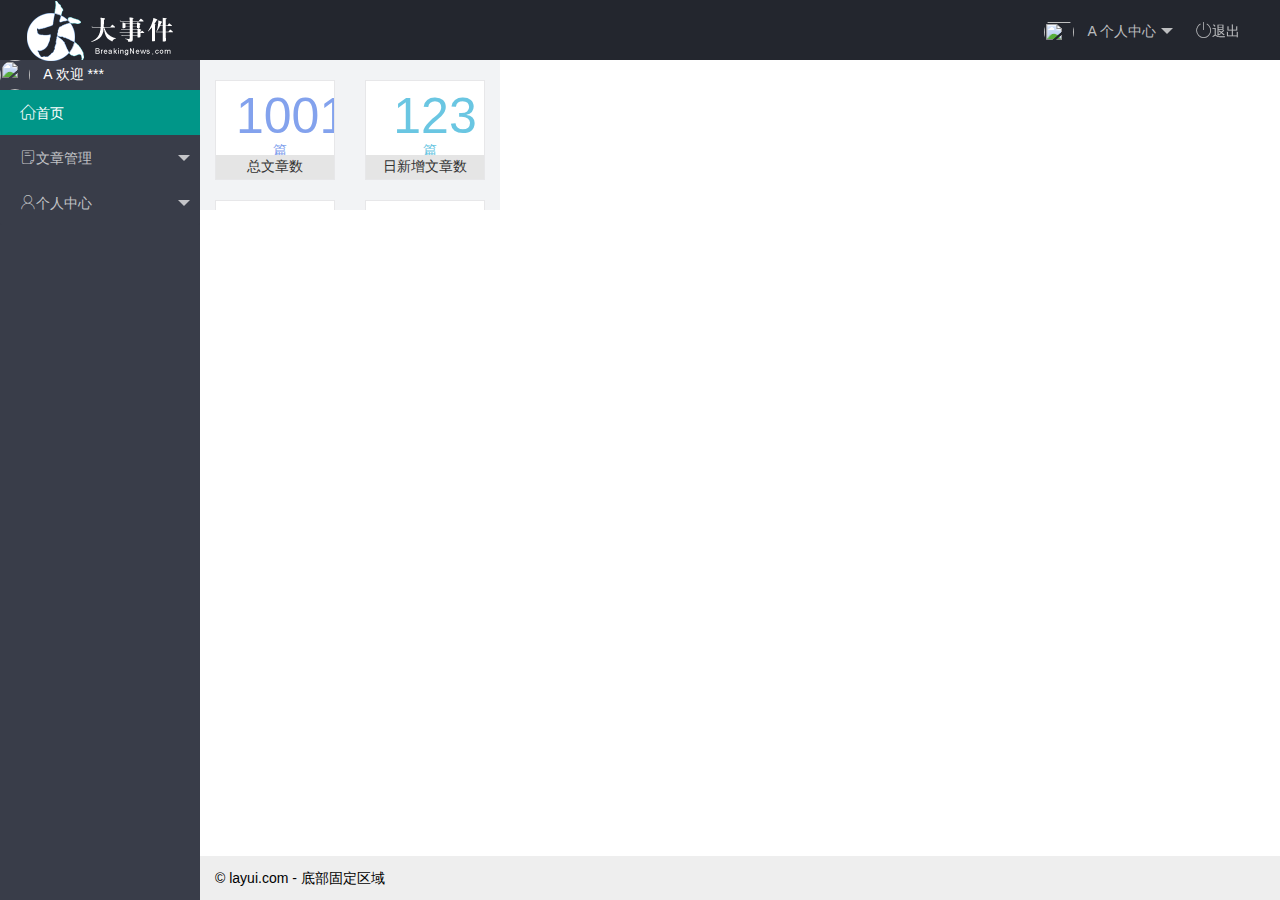
==== index.html @ 571a9113 "index主体完成" ====
<!DOCTYPE html>
<html lang="en">

<head>
    <meta charset="UTF-8" />
    <meta name="viewport" content="width=device-width, initial-scale=1.0" />
    <title>后台主页</title>
    <!-- 导入 layui 的样式表 -->
    <link rel="stylesheet" href="/assets/lib/layui/css/layui.css" />
    <!-- 导入第三方图标库 -->
    <link rel="stylesheet" href="/assets/fonts/iconfont.css" />
    <link rel="stylesheet" href="/assets/css/index.css" />
    <!-- 导入 jQuery -->
    <script src="/assets/lib/jquery.js"></script>
    <!-- 导入自己封装的 baseAPI -->
    <script src="/assets/js/baseAPI.js"></script>
    <!-- 导入自己的 js 文件 -->
    <script src="/assets/js/index.js"></script>
</head>

<body class="layui-layout-body">
    <div class="layui-layout layui-layout-admin">
        <div class="layui-header">
            <div class="layui-logo">
                <img src="/assets/images/logo.png" alt="" />
            </div>
            <!-- 头部区域（可配合layui已有的水平导航） -->
            <ul class="layui-nav layui-layout-right">
                <li class="layui-nav-item ">
                    <a href="javascript:;" class="userinfo">
                        <img src="http://t.cn/RCzsdCq" class="layui-nav-img" />
                        <span class="text-avatar">A</span>
                        个人中心
                    </a>
                    <dl class="layui-nav-child">
                        <dd><a href="/user/user_info.html" target="fm">基本资料</a></dd>
                        <dd><a href="/user/user_avatar.html" target="fm">更换头像</a></dd>
                        <dd><a href="/user/user_pwd.html" target="fm">重置密码</a></dd>
                    </dl>
                </li>
                <li class="layui-nav-item">
                    <a href="javascript:;" id="btnLogout"><span class="iconfont icon-tuichu"></span>退出</a>
                </li>
            </ul>
        </div>
        <div class="layui-side layui-bg-black">
            <div class="layui-side-scroll">
                <!-- 左侧导航区域（可配合layui已有的垂直导航） -->
                <div class="userinfo">
                    <img src="http://t.cn/RCzsdCq" class="layui-nav-img" />
                    <span class="text-avatar">A</span>
                    <span id="welcome">欢迎 ***</span>
                </div>
                <ul class="layui-nav layui-nav-tree" lay-shrink="all">
                    <li class="layui-nav-item layui-this">
                        <a href="/home/dashboard.html" target="fm"><span class="iconfont icon-home"></span>首页</a>
                    </li>
                    <li class="layui-nav-item">
                        <a class="" href="javascript:;"><span class="iconfont icon-16"></span>文章管理</a>
                        <dl class="layui-nav-child">
                            <dd>
                                <a href="/article/art_cate.html" target="fm"><i
                                        class="layui-icon layui-icon-app"></i>文章类别</a>
                            </dd>
                            <dd>
                                <a href="javascript:;"><i class="layui-icon layui-icon-app"></i>文章列表</a>
                            </dd>
                            <dd>
                                <a href="javascript:;"><i class="layui-icon layui-icon-app"></i>发布文章</a>
                            </dd>
                        </dl>
                    </li>
                    <li class="layui-nav-item">
                        <a href="javascript:;"><span class="iconfont icon-user"></span>个人中心</a>
                        <dl class="layui-nav-child">
                            <dd>
                                <a href="/user/user_info.html" target="fm"><i
                                        class="layui-icon layui-icon-app"></i>基本资料</a>
                            </dd>
                            <dd>
                                <a href="user\user_avatar.html" target="fm"><i
                                        class="layui-icon layui-icon-app"></i>更换头像</a>
                            </dd>
                            <dd>
                                <a href="/user/user_pwd.html" target="fm"><i
                                        class="layui-icon layui-icon-app"></i>重置密码</a>
                            </dd>
                        </dl>
                    </li>
                </ul>
            </div>
        </div>
        <div class="layui-body">
            <!-- 内容主体区域 -->
            <iframe name="fm" src="/home/dashboard.html" frameborder="0"></iframe>
        </div>

        <div class="layui-footer">
            <!-- 底部固定区域 -->
            © layui.com - 底部固定区域
        </div>
    </div>
    <script src="./assets/lib/layui/layui.all.js"></script>

</body>

</html>
---- assets/lib/layui/css/layui.css ----
/** layui-v2.5.5 MIT License By https://www.layui.com */
 .layui-inline,img{display:inline-block;vertical-align:middle}h1,h2,h3,h4,h5,h6{font-weight:400}.layui-edge,.layui-header,.layui-inline,.layui-main{position:relative}.layui-body,.layui-edge,.layui-elip{overflow:hidden}.layui-btn,.layui-edge,.layui-inline,img{vertical-align:middle}.layui-btn,.layui-disabled,.layui-icon,.layui-unselect{-moz-user-select:none;-webkit-user-select:none;-ms-user-select:none}.layui-elip,.layui-form-checkbox span,.layui-form-pane .layui-form-label{text-overflow:ellipsis;white-space:nowrap}.layui-breadcrumb,.layui-tree-btnGroup{visibility:hidden}blockquote,body,button,dd,div,dl,dt,form,h1,h2,h3,h4,h5,h6,input,li,ol,p,pre,td,textarea,th,ul{margin:0;padding:0;-webkit-tap-highlight-color:rgba(0,0,0,0)}a:active,a:hover{outline:0}img{border:none}li{list-style:none}table{border-collapse:collapse;border-spacing:0}h4,h5,h6{font-size:100%}button,input,optgroup,option,select,textarea{font-family:inherit;font-size:inherit;font-style:inherit;font-weight:inherit;outline:0}pre{white-space:pre-wrap;white-space:-moz-pre-wrap;white-space:-pre-wrap;white-space:-o-pre-wrap;word-wrap:break-word}body{line-height:24px;font:14px Helvetica Neue,Helvetica,PingFang SC,Tahoma,Arial,sans-serif}hr{height:1px;margin:10px 0;border:0;clear:both}a{color:#333;text-decoration:none}a:hover{color:#777}a cite{font-style:normal;*cursor:pointer}.layui-border-box,.layui-border-box *{box-sizing:border-box}.layui-box,.layui-box *{box-sizing:content-box}.layui-clear{clear:both;*zoom:1}.layui-clear:after{content:'\20';clear:both;*zoom:1;display:block;height:0}.layui-inline{*display:inline;*zoom:1}.layui-edge{display:inline-block;width:0;height:0;border-width:6px;border-style:dashed;border-color:transparent}.layui-edge-top{top:-4px;border-bottom-color:#999;border-bottom-style:solid}.layui-edge-right{border-left-color:#999;border-left-style:solid}.layui-edge-bottom{top:2px;border-top-color:#999;border-top-style:solid}.layui-edge-left{border-right-color:#999;border-right-style:solid}.layui-disabled,.layui-disabled:hover{color:#d2d2d2!important;cursor:not-allowed!important}.layui-circle{border-radius:100%}.layui-show{display:block!important}.layui-hide{display:none!important}@font-face{font-family:layui-icon;src:url(../font/iconfont.eot?v=250);src:url(../font/iconfont.eot?v=250#iefix) format('embedded-opentype'),url(../font/iconfont.woff2?v=250) format('woff2'),url(../font/iconfont.woff?v=250) format('woff'),url(../font/iconfont.ttf?v=250) format('truetype'),url(../font/iconfont.svg?v=250#layui-icon) format('svg')}.layui-icon{font-family:layui-icon!important;font-size:16px;font-style:normal;-webkit-font-smoothing:antialiased;-moz-osx-font-smoothing:grayscale}.layui-icon-reply-fill:before{content:"\e611"}.layui-icon-set-fill:before{content:"\e614"}.layui-icon-menu-fill:before{content:"\e60f"}.layui-icon-search:before{content:"\e615"}.layui-icon-share:before{content:"\e641"}.layui-icon-set-sm:before{content:"\e620"}.layui-icon-engine:before{content:"\e628"}.layui-icon-close:before{content:"\1006"}.layui-icon-close-fill:before{content:"\1007"}.layui-icon-chart-screen:before{content:"\e629"}.layui-icon-star:before{content:"\e600"}.layui-icon-circle-dot:before{content:"\e617"}.layui-icon-chat:before{content:"\e606"}.layui-icon-release:before{content:"\e609"}.layui-icon-list:before{content:"\e60a"}.layui-icon-chart:before{content:"\e62c"}.layui-icon-ok-circle:before{content:"\1005"}.layui-icon-layim-theme:before{content:"\e61b"}.layui-icon-table:before{content:"\e62d"}.layui-icon-right:before{content:"\e602"}.layui-icon-left:before{content:"\e603"}.layui-icon-cart-simple:before{content:"\e698"}.layui-icon-face-cry:before{content:"\e69c"}.layui-icon-face-smile:before{content:"\e6af"}.layui-icon-survey:before{content:"\e6b2"}.layui-icon-tree:before{content:"\e62e"}.layui-icon-upload-circle:before{content:"\e62f"}.layui-icon-add-circle:before{content:"\e61f"}.layui-icon-download-circle:before{content:"\e601"}.layui-icon-templeate-1:before{content:"\e630"}.layui-icon-util:before{content:"\e631"}.layui-icon-face-surprised:before{content:"\e664"}.layui-icon-edit:before{content:"\e642"}.layui-icon-speaker:before{content:"\e645"}.layui-icon-down:before{content:"\e61a"}.layui-icon-file:before{content:"\e621"}.layui-icon-layouts:before{content:"\e632"}.layui-icon-rate-half:before{content:"\e6c9"}.layui-icon-add-circle-fine:before{content:"\e608"}.layui-icon-prev-circle:before{content:"\e633"}.layui-icon-read:before{content:"\e705"}.layui-icon-404:before{content:"\e61c"}.layui-icon-carousel:before{content:"\e634"}.layui-icon-help:before{content:"\e607"}.layui-icon-code-circle:before{content:"\e635"}.layui-icon-water:before{content:"\e636"}.layui-icon-username:before{content:"\e66f"}.layui-icon-find-fill:before{content:"\e670"}.layui-icon-about:before{content:"\e60b"}.layui-icon-location:before{content:"\e715"}.layui-icon-up:before{content:"\e619"}.layui-icon-pause:before{content:"\e651"}.layui-icon-date:before{content:"\e637"}.layui-icon-layim-uploadfile:before{content:"\e61d"}.layui-icon-delete:before{content:"\e640"}.layui-icon-play:before{content:"\e652"}.layui-icon-top:before{content:"\e604"}.layui-icon-friends:before{content:"\e612"}.layui-icon-refresh-3:before{content:"\e9aa"}.layui-icon-ok:before{content:"\e605"}.layui-icon-layer:before{content:"\e638"}.layui-icon-face-smile-fine:before{content:"\e60c"}.layui-icon-dollar:before{content:"\e659"}.layui-icon-group:before{content:"\e613"}.layui-icon-layim-download:before{content:"\e61e"}.layui-icon-picture-fine:before{content:"\e60d"}.layui-icon-link:before{content:"\e64c"}.layui-icon-diamond:before{content:"\e735"}.layui-icon-log:before{content:"\e60e"}.layui-icon-rate-solid:before{content:"\e67a"}.layui-icon-fonts-del:before{content:"\e64f"}.layui-icon-unlink:before{content:"\e64d"}.layui-icon-fonts-clear:before{content:"\e639"}.layui-icon-triangle-r:before{content:"\e623"}.layui-icon-circle:before{content:"\e63f"}.layui-icon-radio:before{content:"\e643"}.layui-icon-align-center:before{content:"\e647"}.layui-icon-align-right:before{content:"\e648"}.layui-icon-align-left:before{content:"\e649"}.layui-icon-loading-1:before{content:"\e63e"}.layui-icon-return:before{content:"\e65c"}.layui-icon-fonts-strong:before{content:"\e62b"}.layui-icon-upload:before{content:"\e67c"}.layui-icon-dialogue:before{content:"\e63a"}.layui-icon-video:before{content:"\e6ed"}.layui-icon-headset:before{content:"\e6fc"}.layui-icon-cellphone-fine:before{content:"\e63b"}.layui-icon-add-1:before{content:"\e654"}.layui-icon-face-smile-b:before{content:"\e650"}.layui-icon-fonts-html:before{content:"\e64b"}.layui-icon-form:before{content:"\e63c"}.layui-icon-cart:before{content:"\e657"}.layui-icon-camera-fill:before{content:"\e65d"}.layui-icon-tabs:before{content:"\e62a"}.layui-icon-fonts-code:before{content:"\e64e"}.layui-icon-fire:before{content:"\e756"}.layui-icon-set:before{content:"\e716"}.layui-icon-fonts-u:before{content:"\e646"}.layui-icon-triangle-d:before{content:"\e625"}.layui-icon-tips:before{content:"\e702"}.layui-icon-picture:before{content:"\e64a"}.layui-icon-more-vertical:before{content:"\e671"}.layui-icon-flag:before{content:"\e66c"}.layui-icon-loading:before{content:"\e63d"}.layui-icon-fonts-i:before{content:"\e644"}.layui-icon-refresh-1:before{content:"\e666"}.layui-icon-rmb:before{content:"\e65e"}.layui-icon-home:before{content:"\e68e"}.layui-icon-user:before{content:"\e770"}.layui-icon-notice:before{content:"\e667"}.layui-icon-login-weibo:before{content:"\e675"}.layui-icon-voice:before{content:"\e688"}.layui-icon-upload-drag:before{content:"\e681"}.layui-icon-login-qq:before{content:"\e676"}.layui-icon-snowflake:before{content:"\e6b1"}.layui-icon-file-b:before{content:"\e655"}.layui-icon-template:before{content:"\e663"}.layui-icon-auz:before{content:"\e672"}.layui-icon-console:before{content:"\e665"}.layui-icon-app:before{content:"\e653"}.layui-icon-prev:before{content:"\e65a"}.layui-icon-website:before{content:"\e7ae"}.layui-icon-next:before{content:"\e65b"}.layui-icon-component:before{content:"\e857"}.layui-icon-more:before{content:"\e65f"}.layui-icon-login-wechat:before{content:"\e677"}.layui-icon-shrink-right:before{content:"\e668"}.layui-icon-spread-left:before{content:"\e66b"}.layui-icon-camera:before{content:"\e660"}.layui-icon-note:before{content:"\e66e"}.layui-icon-refresh:before{content:"\e669"}.layui-icon-female:before{content:"\e661"}.layui-icon-male:before{content:"\e662"}.layui-icon-password:before{content:"\e673"}.layui-icon-senior:before{content:"\e674"}.layui-icon-theme:before{content:"\e66a"}.layui-icon-tread:before{content:"\e6c5"}.layui-icon-praise:before{content:"\e6c6"}.layui-icon-star-fill:before{content:"\e658"}.layui-icon-rate:before{content:"\e67b"}.layui-icon-template-1:before{content:"\e656"}.layui-icon-vercode:before{content:"\e679"}.layui-icon-cellphone:before{content:"\e678"}.layui-icon-screen-full:before{content:"\e622"}.layui-icon-screen-restore:before{content:"\e758"}.layui-icon-cols:before{content:"\e610"}.layui-icon-export:before{content:"\e67d"}.layui-icon-print:before{content:"\e66d"}.layui-icon-slider:before{content:"\e714"}.layui-icon-addition:before{content:"\e624"}.layui-icon-subtraction:before{content:"\e67e"}.layui-icon-service:before{content:"\e626"}.layui-icon-transfer:before{content:"\e691"}.layui-main{width:1140px;margin:0 auto}.layui-header{z-index:1000;height:60px}.layui-header a:hover{transition:all .5s;-webkit-transition:all .5s}.layui-side{position:fixed;left:0;top:0;bottom:0;z-index:999;width:200px;overflow-x:hidden}.layui-side-scroll{position:relative;width:220px;height:100%;overflow-x:hidden}.layui-body{position:absolute;left:200px;right:0;top:0;bottom:0;z-index:998;width:auto;overflow-y:auto;box-sizing:border-box}.layui-layout-body{overflow:hidden}.layui-layout-admin .layui-header{background-color:#23262E}.layui-layout-admin .layui-side{top:60px;width:200px;overflow-x:hidden}.layui-layout-admin .layui-body{position:fixed;top:60px;bottom:44px}.layui-layout-admin .layui-main{width:auto;margin:0 15px}.layui-layout-admin .layui-footer{position:fixed;left:200px;right:0;bottom:0;height:44px;line-height:44px;padding:0 15px;background-color:#eee}.layui-layout-admin .layui-logo{position:absolute;left:0;top:0;width:200px;height:100%;line-height:60px;text-align:center;color:#009688;font-size:16px}.layui-layout-admin .layui-header .layui-nav{background:0 0}.layui-layout-left{position:absolute!important;left:200px;top:0}.layui-layout-right{position:absolute!important;right:0;top:0}.layui-container{position:relative;margin:0 auto;padding:0 15px;box-sizing:border-box}.layui-fluid{position:relative;margin:0 auto;padding:0 15px}.layui-row:after,.layui-row:before{content:'';display:block;clear:both}.layui-col-lg1,.layui-col-lg10,.layui-col-lg11,.layui-col-lg12,.layui-col-lg2,.layui-col-lg3,.layui-col-lg4,.layui-col-lg5,.layui-col-lg6,.layui-col-lg7,.layui-col-lg8,.layui-col-lg9,.layui-col-md1,.layui-col-md10,.layui-col-md11,.layui-col-md12,.layui-col-md2,.layui-col-md3,.layui-col-md4,.layui-col-md5,.layui-col-md6,.layui-col-md7,.layui-col-md8,.layui-col-md9,.layui-col-sm1,.layui-col-sm10,.layui-col-sm11,.layui-col-sm12,.layui-col-sm2,.layui-col-sm3,.layui-col-sm4,.layui-col-sm5,.layui-col-sm6,.layui-col-sm7,.layui-col-sm8,.layui-col-sm9,.layui-col-xs1,.layui-col-xs10,.layui-col-xs11,.layui-col-xs12,.layui-col-xs2,.layui-col-xs3,.layui-col-xs4,.layui-col-xs5,.layui-col-xs6,.layui-col-xs7,.layui-col-xs8,.layui-col-xs9{position:relative;display:block;box-sizing:border-box}.layui-col-xs1,.layui-col-xs10,.layui-col-xs11,.layui-col-xs12,.layui-col-xs2,.layui-col-xs3,.layui-col-xs4,.layui-col-xs5,.layui-col-xs6,.layui-col-xs7,.layui-col-xs8,.layui-col-xs9{float:left}.layui-col-xs1{width:8.33333333%}.layui-col-xs2{width:16.66666667%}.layui-col-xs3{width:25%}.layui-col-xs4{width:33.33333333%}.layui-col-xs5{width:41.66666667%}.layui-col-xs6{width:50%}.layui-col-xs7{width:58.33333333%}.layui-col-xs8{width:66.66666667%}.layui-col-xs9{width:75%}.layui-col-xs10{width:83.33333333%}.layui-col-xs11{width:91.66666667%}.layui-col-xs12{width:100%}.layui-col-xs-offset1{margin-left:8.33333333%}.layui-col-xs-offset2{margin-left:16.66666667%}.layui-col-xs-offset3{margin-left:25%}.layui-col-xs-offset4{margin-left:33.33333333%}.layui-col-xs-offset5{margin-left:41.66666667%}.layui-col-xs-offset6{margin-left:50%}.layui-col-xs-offset7{margin-left:58.33333333%}.layui-col-xs-offset8{margin-left:66.66666667%}.layui-col-xs-offset9{margin-left:75%}.layui-col-xs-offset10{margin-left:83.33333333%}.layui-col-xs-offset11{margin-left:91.66666667%}.layui-col-xs-offset12{margin-left:100%}@media screen and (max-width:768px){.layui-hide-xs{display:none!important}.layui-show-xs-block{display:block!important}.layui-show-xs-inline{display:inline!important}.layui-show-xs-inline-block{display:inline-block!important}}@media screen and (min-width:768px){.layui-container{width:750px}.layui-hide-sm{display:none!important}.layui-show-sm-block{display:block!important}.layui-show-sm-inline{display:inline!important}.layui-show-sm-inline-block{display:inline-block!important}.layui-col-sm1,.layui-col-sm10,.layui-col-sm11,.layui-col-sm12,.layui-col-sm2,.layui-col-sm3,.layui-col-sm4,.layui-col-sm5,.layui-col-sm6,.layui-col-sm7,.layui-col-sm8,.layui-col-sm9{float:left}.layui-col-sm1{width:8.33333333%}.layui-col-sm2{width:16.66666667%}.layui-col-sm3{width:25%}.layui-col-sm4{width:33.33333333%}.layui-col-sm5{width:41.66666667%}.layui-col-sm6{width:50%}.layui-col-sm7{width:58.33333333%}.layui-col-sm8{width:66.66666667%}.layui-col-sm9{width:75%}.layui-col-sm10{width:83.33333333%}.layui-col-sm11{width:91.66666667%}.layui-col-sm12{width:100%}.layui-col-sm-offset1{margin-left:8.33333333%}.layui-col-sm-offset2{margin-left:16.66666667%}.layui-col-sm-offset3{margin-left:25%}.layui-col-sm-offset4{margin-left:33.33333333%}.layui-col-sm-offset5{margin-left:41.66666667%}.layui-col-sm-offset6{margin-left:50%}.layui-col-sm-offset7{margin-left:58.33333333%}.layui-col-sm-offset8{margin-left:66.66666667%}.layui-col-sm-offset9{margin-left:75%}.layui-col-sm-offset10{margin-left:83.33333333%}.layui-col-sm-offset11{margin-left:91.66666667%}.layui-col-sm-offset12{margin-left:100%}}@media screen and (min-width:992px){.layui-container{width:970px}.layui-hide-md{display:none!important}.layui-show-md-block{display:block!important}.layui-show-md-inline{display:inline!important}.layui-show-md-inline-block{display:inline-block!important}.layui-col-md1,.layui-col-md10,.layui-col-md11,.layui-col-md12,.layui-col-md2,.layui-col-md3,.layui-col-md4,.layui-col-md5,.layui-col-md6,.layui-col-md7,.layui-col-md8,.layui-col-md9{float:left}.layui-col-md1{width:8.33333333%}.layui-col-md2{width:16.66666667%}.layui-col-md3{width:25%}.layui-col-md4{width:33.33333333%}.layui-col-md5{width:41.66666667%}.layui-col-md6{width:50%}.layui-col-md7{width:58.33333333%}.layui-col-md8{width:66.66666667%}.layui-col-md9{width:75%}.layui-col-md10{width:83.33333333%}.layui-col-md11{width:91.66666667%}.layui-col-md12{width:100%}.layui-col-md-offset1{margin-left:8.33333333%}.layui-col-md-offset2{margin-left:16.66666667%}.layui-col-md-offset3{margin-left:25%}.layui-col-md-offset4{margin-left:33.33333333%}.layui-col-md-offset5{margin-left:41.66666667%}.layui-col-md-offset6{margin-left:50%}.layui-col-md-offset7{margin-left:58.33333333%}.layui-col-md-offset8{margin-left:66.66666667%}.layui-col-md-offset9{margin-left:75%}.layui-col-md-offset10{margin-left:83.33333333%}.layui-col-md-offset11{margin-left:91.66666667%}.layui-col-md-offset12{margin-left:100%}}@media screen and (min-width:1200px){.layui-container{width:1170px}.layui-hide-lg{display:none!important}.layui-show-lg-block{display:block!important}.layui-show-lg-inline{display:inline!important}.layui-show-lg-inline-block{display:inline-block!important}.layui-col-lg1,.layui-col-lg10,.layui-col-lg11,.layui-col-lg12,.layui-col-lg2,.layui-col-lg3,.layui-col-lg4,.layui-col-lg5,.layui-col-lg6,.layui-col-lg7,.layui-col-lg8,.layui-col-lg9{float:left}.layui-col-lg1{width:8.33333333%}.layui-col-lg2{width:16.66666667%}.layui-col-lg3{width:25%}.layui-col-lg4{width:33.33333333%}.layui-col-lg5{width:41.66666667%}.layui-col-lg6{width:50%}.layui-col-lg7{width:58.33333333%}.layui-col-lg8{width:66.66666667%}.layui-col-lg9{width:75%}.layui-col-lg10{width:83.33333333%}.layui-col-lg11{width:91.66666667%}.layui-col-lg12{width:100%}.layui-col-lg-offset1{margin-left:8.33333333%}.layui-col-lg-offset2{margin-left:16.66666667%}.layui-col-lg-offset3{margin-left:25%}.layui-col-lg-offset4{margin-left:33.33333333%}.layui-col-lg-offset5{margin-left:41.66666667%}.layui-col-lg-offset6{margin-left:50%}.layui-col-lg-offset7{margin-left:58.33333333%}.layui-col-lg-offset8{margin-left:66.66666667%}.layui-col-lg-offset9{margin-left:75%}.layui-col-lg-offset10{margin-left:83.33333333%}.layui-col-lg-offset11{margin-left:91.66666667%}.layui-col-lg-offset12{margin-left:100%}}.layui-col-space1{margin:-.5px}.layui-col-space1>*{padding:.5px}.layui-col-space3{margin:-1.5px}.layui-col-space3>*{padding:1.5px}.layui-col-space5{margin:-2.5px}.layui-col-space5>*{padding:2.5px}.layui-col-space8{margin:-3.5px}.layui-col-space8>*{padding:3.5px}.layui-col-space10{margin:-5px}.layui-col-space10>*{padding:5px}.layui-col-space12{margin:-6px}.layui-col-space12>*{padding:6px}.layui-col-space15{margin:-7.5px}.layui-col-space15>*{padding:7.5px}.layui-col-space18{margin:-9px}.layui-col-space18>*{padding:9px}.layui-col-space20{margin:-10px}.layui-col-space20>*{padding:10px}.layui-col-space22{margin:-11px}.layui-col-space22>*{padding:11px}.layui-col-space25{margin:-12.5px}.layui-col-space25>*{padding:12.5px}.layui-col-space30{margin:-15px}.layui-col-space30>*{padding:15px}.layui-btn,.layui-input,.layui-select,.layui-textarea,.layui-upload-button{outline:0;-webkit-appearance:none;transition:all .3s;-webkit-transition:all .3s;box-sizing:border-box}.layui-elem-quote{margin-bottom:10px;padding:15px;line-height:22px;border-left:5px solid #009688;border-radius:0 2px 2px 0;background-color:#f2f2f2}.layui-quote-nm{border-style:solid;border-width:1px 1px 1px 5px;background:0 0}.layui-elem-field{margin-bottom:10px;padding:0;border-width:1px;border-style:solid}.layui-elem-field legend{margin-left:20px;padding:0 10px;font-size:20px;font-weight:300}.layui-field-title{margin:10px 0 20px;border-width:1px 0 0}.layui-field-box{padding:10px 15px}.layui-field-title .layui-field-box{padding:10px 0}.layui-progress{position:relative;height:6px;border-radius:20px;background-color:#e2e2e2}.layui-progress-bar{position:absolute;left:0;top:0;width:0;max-width:100%;height:6px;border-radius:20px;text-align:right;background-color:#5FB878;transition:all .3s;-webkit-transition:all .3s}.layui-progress-big,.layui-progress-big .layui-progress-bar{height:18px;line-height:18px}.layui-progress-text{position:relative;top:-20px;line-height:18px;font-size:12px;color:#666}.layui-progress-big .layui-progress-text{position:static;padding:0 10px;color:#fff}.layui-collapse{border-width:1px;border-style:solid;border-radius:2px}.layui-colla-content,.layui-colla-item{border-top-width:1px;border-top-style:solid}.layui-colla-item:first-child{border-top:none}.layui-colla-title{position:relative;height:42px;line-height:42px;padding:0 15px 0 35px;color:#333;background-color:#f2f2f2;cursor:pointer;font-size:14px;overflow:hidden}.layui-colla-content{display:none;padding:10px 15px;line-height:22px;color:#666}.layui-colla-icon{position:absolute;left:15px;top:0;font-size:14px}.layui-card{margin-bottom:15px;border-radius:2px;background-color:#fff;box-shadow:0 1px 2px 0 rgba(0,0,0,.05)}.layui-card:last-child{margin-bottom:0}.layui-card-header{position:relative;height:42px;line-height:42px;padding:0 15px;border-bottom:1px solid #f6f6f6;color:#333;border-radius:2px 2px 0 0;font-size:14px}.layui-bg-black,.layui-bg-blue,.layui-bg-cyan,.layui-bg-green,.layui-bg-orange,.layui-bg-red{color:#fff!important}.layui-card-body{position:relative;padding:10px 15px;line-height:24px}.layui-card-body[pad15]{padding:15px}.layui-card-body[pad20]{padding:20px}.layui-card-body .layui-table{margin:5px 0}.layui-card .layui-tab{margin:0}.layui-panel-window{position:relative;padding:15px;border-radius:0;border-top:5px solid #E6E6E6;background-color:#fff}.layui-auxiliar-moving{position:fixed;left:0;right:0;top:0;bottom:0;width:100%;height:100%;background:0 0;z-index:9999999999}.layui-form-label,.layui-form-mid,.layui-form-select,.layui-input-block,.layui-input-inline,.layui-textarea{position:relative}.layui-bg-red{background-color:#FF5722!important}.layui-bg-orange{background-color:#FFB800!important}.layui-bg-green{background-color:#009688!important}.layui-bg-cyan{background-color:#2F4056!important}.layui-bg-blue{background-color:#1E9FFF!important}.layui-bg-black{background-color:#393D49!important}.layui-bg-gray{background-color:#eee!important;color:#666!important}.layui-badge-rim,.layui-colla-content,.layui-colla-item,.layui-collapse,.layui-elem-field,.layui-form-pane .layui-form-item[pane],.layui-form-pane .layui-form-label,.layui-input,.layui-layedit,.layui-layedit-tool,.layui-quote-nm,.layui-select,.layui-tab-bar,.layui-tab-card,.layui-tab-title,.layui-tab-title .layui-this:after,.layui-textarea{border-color:#e6e6e6}.layui-timeline-item:before,hr{background-color:#e6e6e6}.layui-text{line-height:22px;font-size:14px;color:#666}.layui-text h1,.layui-text h2,.layui-text h3{font-weight:500;color:#333}.layui-text h1{font-size:30px}.layui-text h2{font-size:24px}.layui-text h3{font-size:18px}.layui-text a:not(.layui-btn){color:#01AAED}.layui-text a:not(.layui-btn):hover{text-decoration:underline}.layui-text ul{padding:5px 0 5px 15px}.layui-text ul li{margin-top:5px;list-style-type:disc}.layui-text em,.layui-word-aux{color:#999!important;padding:0 5px!important}.layui-btn{display:inline-block;height:38px;line-height:38px;padding:0 18px;background-color:#009688;color:#fff;white-space:nowrap;text-align:center;font-size:14px;border:none;border-radius:2px;cursor:pointer}.layui-btn:hover{opacity:.8;filter:alpha(opacity=80);color:#fff}.layui-btn:active{opacity:1;filter:alpha(opacity=100)}.layui-btn+.layui-btn{margin-left:10px}.layui-btn-container{font-size:0}.layui-btn-container .layui-btn{margin-right:10px;margin-bottom:10px}.layui-btn-container .layui-btn+.layui-btn{margin-left:0}.layui-table .layui-btn-container .layui-btn{margin-bottom:9px}.layui-btn-radius{border-radius:100px}.layui-btn .layui-icon{margin-right:3px;font-size:18px;vertical-align:bottom;vertical-align:middle\9}.layui-btn-primary{border:1px solid #C9C9C9;background-color:#fff;color:#555}.layui-btn-primary:hover{border-color:#009688;color:#333}.layui-btn-normal{background-color:#1E9FFF}.layui-btn-warm{background-color:#FFB800}.layui-btn-danger{background-color:#FF5722}.layui-btn-checked{background-color:#5FB878}.layui-btn-disabled,.layui-btn-disabled:active,.layui-btn-disabled:hover{border:1px solid #e6e6e6;background-color:#FBFBFB;color:#C9C9C9;cursor:not-allowed;opacity:1}.layui-btn-lg{height:44px;line-height:44px;padding:0 25px;font-size:16px}.layui-btn-sm{height:30px;line-height:30px;padding:0 10px;font-size:12px}.layui-btn-sm i{font-size:16px!important}.layui-btn-xs{height:22px;line-height:22px;padding:0 5px;font-size:12px}.layui-btn-xs i{font-size:14px!important}.layui-btn-group{display:inline-block;vertical-align:middle;font-size:0}.layui-btn-group .layui-btn{margin-left:0!important;margin-right:0!important;border-left:1px solid rgba(255,255,255,.5);border-radius:0}.layui-btn-group .layui-btn-primary{border-left:none}.layui-btn-group .layui-btn-primary:hover{border-color:#C9C9C9;color:#009688}.layui-btn-group .layui-btn:first-child{border-left:none;border-radius:2px 0 0 2px}.layui-btn-group .layui-btn-primary:first-child{border-left:1px solid #c9c9c9}.layui-btn-group .layui-btn:last-child{border-radius:0 2px 2px 0}.layui-btn-group .layui-btn+.layui-btn{margin-left:0}.layui-btn-group+.layui-btn-group{margin-left:10px}.layui-btn-fluid{width:100%}.layui-input,.layui-select,.layui-textarea{height:38px;line-height:1.3;line-height:38px\9;border-width:1px;border-style:solid;background-color:#fff;border-radius:2px}.layui-input::-webkit-input-placeholder,.layui-select::-webkit-input-placeholder,.layui-textarea::-webkit-input-placeholder{line-height:1.3}.layui-input,.layui-textarea{display:block;width:100%;padding-left:10px}.layui-input:hover,.layui-textarea:hover{border-color:#D2D2D2!important}.layui-input:focus,.layui-textarea:focus{border-color:#C9C9C9!important}.layui-textarea{min-height:100px;height:auto;line-height:20px;padding:6px 10px;resize:vertical}.layui-select{padding:0 10px}.layui-form input[type=checkbox],.layui-form input[type=radio],.layui-form select{display:none}.layui-form [lay-ignore]{display:initial}.layui-form-item{margin-bottom:15px;clear:both;*zoom:1}.layui-form-item:after{content:'\20';clear:both;*zoom:1;display:block;height:0}.layui-form-label{float:left;display:block;padding:9px 15px;width:80px;font-weight:400;line-height:20px;text-align:right}.layui-form-label-col{display:block;float:none;padding:9px 0;line-height:20px;text-align:left}.layui-form-item .layui-inline{margin-bottom:5px;margin-right:10px}.layui-input-block{margin-left:110px;min-height:36px}.layui-input-inline{display:inline-block;vertical-align:middle}.layui-form-item .layui-input-inline{float:left;width:190px;margin-right:10px}.layui-form-text .layui-input-inline{width:auto}.layui-form-mid{float:left;display:block;padding:9px 0!important;line-height:20px;margin-right:10px}.layui-form-danger+.layui-form-select .layui-input,.layui-form-danger:focus{border-color:#FF5722!important}.layui-form-select .layui-input{padding-right:30px;cursor:pointer}.layui-form-select .layui-edge{position:absolute;right:10px;top:50%;margin-top:-3px;cursor:pointer;border-width:6px;border-top-color:#c2c2c2;border-top-style:solid;transition:all .3s;-webkit-transition:all .3s}.layui-form-select dl{display:none;position:absolute;left:0;top:42px;padding:5px 0;z-index:899;min-width:100%;border:1px solid #d2d2d2;max-height:300px;overflow-y:auto;background-color:#fff;border-radius:2px;box-shadow:0 2px 4px rgba(0,0,0,.12);box-sizing:border-box}.layui-form-select dl dd,.layui-form-select dl dt{padding:0 10px;line-height:36px;white-space:nowrap;overflow:hidden;text-overflow:ellipsis}.layui-form-select dl dt{font-size:12px;color:#999}.layui-form-select dl dd{cursor:pointer}.layui-form-select dl dd:hover{background-color:#f2f2f2;-webkit-transition:.5s all;transition:.5s all}.layui-form-select .layui-select-group dd{padding-left:20px}.layui-form-select dl dd.layui-select-tips{padding-left:10px!important;color:#999}.layui-form-select dl dd.layui-this{background-color:#5FB878;color:#fff}.layui-form-checkbox,.layui-form-select dl dd.layui-disabled{background-color:#fff}.layui-form-selected dl{display:block}.layui-form-checkbox,.layui-form-checkbox *,.layui-form-switch{display:inline-block;vertical-align:middle}.layui-form-selected .layui-edge{margin-top:-9px;-webkit-transform:rotate(180deg);transform:rotate(180deg);margin-top:-3px\9}:root .layui-form-selected .layui-edge{margin-top:-9px\0/IE9}.layui-form-selectup dl{top:auto;bottom:42px}.layui-select-none{margin:5px 0;text-align:center;color:#999}.layui-select-disabled .layui-disabled{border-color:#eee!important}.layui-select-disabled .layui-edge{border-top-color:#d2d2d2}.layui-form-checkbox{position:relative;height:30px;line-height:30px;margin-right:10px;padding-right:30px;cursor:pointer;font-size:0;-webkit-transition:.1s linear;transition:.1s linear;box-sizing:border-box}.layui-form-checkbox span{padding:0 10px;height:100%;font-size:14px;border-radius:2px 0 0 2px;background-color:#d2d2d2;color:#fff;overflow:hidden}.layui-form-checkbox:hover span{background-color:#c2c2c2}.layui-form-checkbox i{position:absolute;right:0;top:0;width:30px;height:28px;border:1px solid #d2d2d2;border-left:none;border-radius:0 2px 2px 0;color:#fff;font-size:20px;text-align:center}.layui-form-checkbox:hover i{border-color:#c2c2c2;color:#c2c2c2}.layui-form-checked,.layui-form-checked:hover{border-color:#5FB878}.layui-form-checked span,.layui-form-checked:hover span{background-color:#5FB878}.layui-form-checked i,.layui-form-checked:hover i{color:#5FB878}.layui-form-item .layui-form-checkbox{margin-top:4px}.layui-form-checkbox[lay-skin=primary]{height:auto!important;line-height:normal!important;min-width:18px;min-height:18px;border:none!important;margin-right:0;padding-left:28px;padding-right:0;background:0 0}.layui-form-checkbox[lay-skin=primary] span{padding-left:0;padding-right:15px;line-height:18px;background:0 0;color:#666}.layui-form-checkbox[lay-skin=primary] i{right:auto;left:0;width:16px;height:16px;line-height:16px;border:1px solid #d2d2d2;font-size:12px;border-radius:2px;background-color:#fff;-webkit-transition:.1s linear;transition:.1s linear}.layui-form-checkbox[lay-skin=primary]:hover i{border-color:#5FB878;color:#fff}.layui-form-checked[lay-skin=primary] i{border-color:#5FB878!important;background-color:#5FB878;color:#fff}.layui-checkbox-disbaled[lay-skin=primary] span{background:0 0!important;color:#c2c2c2}.layui-checkbox-disbaled[lay-skin=primary]:hover i{border-color:#d2d2d2}.layui-form-item .layui-form-checkbox[lay-skin=primary]{margin-top:10px}.layui-form-switch{position:relative;height:22px;line-height:22px;min-width:35px;padding:0 5px;margin-top:8px;border:1px solid #d2d2d2;border-radius:20px;cursor:pointer;background-color:#fff;-webkit-transition:.1s linear;transition:.1s linear}.layui-form-switch i{position:absolute;left:5px;top:3px;width:16px;height:16px;border-radius:20px;background-color:#d2d2d2;-webkit-transition:.1s linear;transition:.1s linear}.layui-form-switch em{position:relative;top:0;width:25px;margin-left:21px;padding:0!important;text-align:center!important;color:#999!important;font-style:normal!important;font-size:12px}.layui-form-onswitch{border-color:#5FB878;background-color:#5FB878}.layui-checkbox-disbaled,.layui-checkbox-disbaled i{border-color:#e2e2e2!important}.layui-form-onswitch i{left:100%;margin-left:-21px;background-color:#fff}.layui-form-onswitch em{margin-left:5px;margin-right:21px;color:#fff!important}.layui-checkbox-disbaled span{background-color:#e2e2e2!important}.layui-checkbox-disbaled:hover i{color:#fff!important}[lay-radio]{display:none}.layui-form-radio,.layui-form-radio *{display:inline-block;vertical-align:middle}.layui-form-radio{line-height:28px;margin:6px 10px 0 0;padding-right:10px;cursor:pointer;font-size:0}.layui-form-radio *{font-size:14px}.layui-form-radio>i{margin-right:8px;font-size:22px;color:#c2c2c2}.layui-form-radio>i:hover,.layui-form-radioed>i{color:#5FB878}.layui-radio-disbaled>i{color:#e2e2e2!important}.layui-form-pane .layui-form-label{width:110px;padding:8px 15px;height:38px;line-height:20px;border-width:1px;border-style:solid;border-radius:2px 0 0 2px;text-align:center;background-color:#FBFBFB;overflow:hidden;box-sizing:border-box}.layui-form-pane .layui-input-inline{margin-left:-1px}.layui-form-pane .layui-input-block{margin-left:110px;left:-1px}.layui-form-pane .layui-input{border-radius:0 2px 2px 0}.layui-form-pane .layui-form-text .layui-form-label{float:none;width:100%;border-radius:2px;box-sizing:border-box;text-align:left}.layui-form-pane .layui-form-text .layui-input-inline{display:block;margin:0;top:-1px;clear:both}.layui-form-pane .layui-form-text .layui-input-block{margin:0;left:0;top:-1px}.layui-form-pane .layui-form-text .layui-textarea{min-height:100px;border-radius:0 0 2px 2px}.layui-form-pane .layui-form-checkbox{margin:4px 0 4px 10px}.layui-form-pane .layui-form-radio,.layui-form-pane .layui-form-switch{margin-top:6px;margin-left:10px}.layui-form-pane .layui-form-item[pane]{position:relative;border-width:1px;border-style:solid}.layui-form-pane .layui-form-item[pane] .layui-form-label{position:absolute;left:0;top:0;height:100%;border-width:0 1px 0 0}.layui-form-pane .layui-form-item[pane] .layui-input-inline{margin-left:110px}@media screen and (max-width:450px){.layui-form-item .layui-form-label{text-overflow:ellipsis;overflow:hidden;white-space:nowrap}.layui-form-item .layui-inline{display:block;margin-right:0;margin-bottom:20px;clear:both}.layui-form-item .layui-inline:after{content:'\20';clear:both;display:block;height:0}.layui-form-item .layui-input-inline{display:block;float:none;left:-3px;width:auto;margin:0 0 10px 112px}.layui-form-item .layui-input-inline+.layui-form-mid{margin-left:110px;top:-5px;padding:0}.layui-form-item .layui-form-checkbox{margin-right:5px;margin-bottom:5px}}.layui-layedit{border-width:1px;border-style:solid;border-radius:2px}.layui-layedit-tool{padding:3px 5px;border-bottom-width:1px;border-bottom-style:solid;font-size:0}.layedit-tool-fixed{position:fixed;top:0;border-top:1px solid #e2e2e2}.layui-layedit-tool .layedit-tool-mid,.layui-layedit-tool .layui-icon{display:inline-block;vertical-align:middle;text-align:center;font-size:14px}.layui-layedit-tool .layui-icon{position:relative;width:32px;height:30px;line-height:30px;margin:3px 5px;color:#777;cursor:pointer;border-radius:2px}.layui-layedit-tool .layui-icon:hover{color:#393D49}.layui-layedit-tool .layui-icon:active{color:#000}.layui-layedit-tool .layedit-tool-active{background-color:#e2e2e2;color:#000}.layui-layedit-tool .layui-disabled,.layui-layedit-tool .layui-disabled:hover{color:#d2d2d2;cursor:not-allowed}.layui-layedit-tool .layedit-tool-mid{width:1px;height:18px;margin:0 10px;background-color:#d2d2d2}.layedit-tool-html{width:50px!important;font-size:30px!important}.layedit-tool-b,.layedit-tool-code,.layedit-tool-help{font-size:16px!important}.layedit-tool-d,.layedit-tool-face,.layedit-tool-image,.layedit-tool-unlink{font-size:18px!important}.layedit-tool-image input{position:absolute;font-size:0;left:0;top:0;width:100%;height:100%;opacity:.01;filter:Alpha(opacity=1);cursor:pointer}.layui-layedit-iframe iframe{display:block;width:100%}#LAY_layedit_code{overflow:hidden}.layui-laypage{display:inline-block;*display:inline;*zoom:1;vertical-align:middle;margin:10px 0;font-size:0}.layui-laypage>a:first-child,.layui-laypage>a:first-child em{border-radius:2px 0 0 2px}.layui-laypage>a:last-child,.layui-laypage>a:last-child em{border-radius:0 2px 2px 0}.layui-laypage>:first-child{margin-left:0!important}.layui-laypage>:last-child{margin-right:0!important}.layui-laypage a,.layui-laypage button,.layui-laypage input,.layui-laypage select,.layui-laypage span{border:1px solid #e2e2e2}.layui-laypage a,.layui-laypage span{display:inline-block;*display:inline;*zoom:1;vertical-align:middle;padding:0 15px;height:28px;line-height:28px;margin:0 -1px 5px 0;background-color:#fff;color:#333;font-size:12px}.layui-flow-more a *,.layui-laypage input,.layui-table-view select[lay-ignore]{display:inline-block}.layui-laypage a:hover{color:#009688}.layui-laypage em{font-style:normal}.layui-laypage .layui-laypage-spr{color:#999;font-weight:700}.layui-laypage a{text-decoration:none}.layui-laypage .layui-laypage-curr{position:relative}.layui-laypage .layui-laypage-curr em{position:relative;color:#fff}.layui-laypage .layui-laypage-curr .layui-laypage-em{position:absolute;left:-1px;top:-1px;padding:1px;width:100%;height:100%;background-color:#009688}.layui-laypage-em{border-radius:2px}.layui-laypage-next em,.layui-laypage-prev em{font-family:Sim sun;font-size:16px}.layui-laypage .layui-laypage-count,.layui-laypage .layui-laypage-limits,.layui-laypage .layui-laypage-refresh,.layui-laypage .layui-laypage-skip{margin-left:10px;margin-right:10px;padding:0;border:none}.layui-laypage .layui-laypage-limits,.layui-laypage .layui-laypage-refresh{vertical-align:top}.layui-laypage .layui-laypage-refresh i{font-size:18px;cursor:pointer}.layui-laypage select{height:22px;padding:3px;border-radius:2px;cursor:pointer}.layui-laypage .layui-laypage-skip{height:30px;line-height:30px;color:#999}.layui-laypage button,.layui-laypage input{height:30px;line-height:30px;border-radius:2px;vertical-align:top;background-color:#fff;box-sizing:border-box}.layui-laypage input{width:40px;margin:0 10px;padding:0 3px;text-align:center}.layui-laypage input:focus,.layui-laypage select:focus{border-color:#009688!important}.layui-laypage button{margin-left:10px;padding:0 10px;cursor:pointer}.layui-table,.layui-table-view{margin:10px 0}.layui-flow-more{margin:10px 0;text-align:center;color:#999;font-size:14px}.layui-flow-more a{height:32px;line-height:32px}.layui-flow-more a *{vertical-align:top}.layui-flow-more a cite{padding:0 20px;border-radius:3px;background-color:#eee;color:#333;font-style:normal}.layui-flow-more a cite:hover{opacity:.8}.layui-flow-more a i{font-size:30px;color:#737383}.layui-table{width:100%;background-color:#fff;color:#666}.layui-table tr{transition:all .3s;-webkit-transition:all .3s}.layui-table th{text-align:left;font-weight:400}.layui-table tbody tr:hover,.layui-table thead tr,.layui-table-click,.layui-table-header,.layui-table-hover,.layui-table-mend,.layui-table-patch,.layui-table-tool,.layui-table-total,.layui-table-total tr,.layui-table[lay-even] tr:nth-child(even){background-color:#f2f2f2}.layui-table td,.layui-table th,.layui-table-col-set,.layui-table-fixed-r,.layui-table-grid-down,.layui-table-header,.layui-table-page,.layui-table-tips-main,.layui-table-tool,.layui-table-total,.layui-table-view,.layui-table[lay-skin=line],.layui-table[lay-skin=row]{border-width:1px;border-style:solid;border-color:#e6e6e6}.layui-table td,.layui-table th{position:relative;padding:9px 15px;min-height:20px;line-height:20px;font-size:14px}.layui-table[lay-skin=line] td,.layui-table[lay-skin=line] th{border-width:0 0 1px}.layui-table[lay-skin=row] td,.layui-table[lay-skin=row] th{border-width:0 1px 0 0}.layui-table[lay-skin=nob] td,.layui-table[lay-skin=nob] th{border:none}.layui-table img{max-width:100px}.layui-table[lay-size=lg] td,.layui-table[lay-size=lg] th{padding:15px 30px}.layui-table-view .layui-table[lay-size=lg] .layui-table-cell{height:40px;line-height:40px}.layui-table[lay-size=sm] td,.layui-table[lay-size=sm] th{font-size:12px;padding:5px 10px}.layui-table-view .layui-table[lay-size=sm] .layui-table-cell{height:20px;line-height:20px}.layui-table[lay-data]{display:none}.layui-table-box{position:relative;overflow:hidden}.layui-table-view .layui-table{position:relative;width:auto;margin:0}.layui-table-view .layui-table[lay-skin=line]{border-width:0 1px 0 0}.layui-table-view .layui-table[lay-skin=row]{border-width:0 0 1px}.layui-table-view .layui-table td,.layui-table-view .layui-table th{padding:5px 0;border-top:none;border-left:none}.layui-table-view .layui-table th.layui-unselect .layui-table-cell span{cursor:pointer}.layui-table-view .layui-table td{cursor:default}.layui-table-view .layui-table td[data-edit=text]{cursor:text}.layui-table-view .layui-form-checkbox[lay-skin=primary] i{width:18px;height:18px}.layui-table-view .layui-form-radio{line-height:0;padding:0}.layui-table-view .layui-form-radio>i{margin:0;font-size:20px}.layui-table-init{position:absolute;left:0;top:0;width:100%;height:100%;text-align:center;z-index:110}.layui-table-init .layui-icon{position:absolute;left:50%;top:50%;margin:-15px 0 0 -15px;font-size:30px;color:#c2c2c2}.layui-table-header{border-width:0 0 1px;overflow:hidden}.layui-table-header .layui-table{margin-bottom:-1px}.layui-table-tool .layui-inline[lay-event]{position:relative;width:26px;height:26px;padding:5px;line-height:16px;margin-right:10px;text-align:center;color:#333;border:1px solid #ccc;cursor:pointer;-webkit-transition:.5s all;transition:.5s all}.layui-table-tool .layui-inline[lay-event]:hover{border:1px solid #999}.layui-table-tool-temp{padding-right:120px}.layui-table-tool-self{position:absolute;right:17px;top:10px}.layui-table-tool .layui-table-tool-self .layui-inline[lay-event]{margin:0 0 0 10px}.layui-table-tool-panel{position:absolute;top:29px;left:-1px;padding:5px 0;min-width:150px;min-height:40px;border:1px solid #d2d2d2;text-align:left;overflow-y:auto;background-color:#fff;box-shadow:0 2px 4px rgba(0,0,0,.12)}.layui-table-cell,.layui-table-tool-panel li{overflow:hidden;text-overflow:ellipsis;white-space:nowrap}.layui-table-tool-panel li{padding:0 10px;line-height:30px;-webkit-transition:.5s all;transition:.5s all}.layui-table-tool-panel li .layui-form-checkbox[lay-skin=primary]{width:100%;padding-left:28px}.layui-table-tool-panel li:hover{background-color:#f2f2f2}.layui-table-tool-panel li .layui-form-checkbox[lay-skin=primary] i{position:absolute;left:0;top:0}.layui-table-tool-panel li .layui-form-checkbox[lay-skin=primary] span{padding:0}.layui-table-tool .layui-table-tool-self .layui-table-tool-panel{left:auto;right:-1px}.layui-table-col-set{position:absolute;right:0;top:0;width:20px;height:100%;border-width:0 0 0 1px;background-color:#fff}.layui-table-sort{width:10px;height:20px;margin-left:5px;cursor:pointer!important}.layui-table-sort .layui-edge{position:absolute;left:5px;border-width:5px}.layui-table-sort .layui-table-sort-asc{top:3px;border-top:none;border-bottom-style:solid;border-bottom-color:#b2b2b2}.layui-table-sort .layui-table-sort-asc:hover{border-bottom-color:#666}.layui-table-sort .layui-table-sort-desc{bottom:5px;border-bottom:none;border-top-style:solid;border-top-color:#b2b2b2}.layui-table-sort .layui-table-sort-desc:hover{border-top-color:#666}.layui-table-sort[lay-sort=asc] .layui-table-sort-asc{border-bottom-color:#000}.layui-table-sort[lay-sort=desc] .layui-table-sort-desc{border-top-color:#000}.layui-table-cell{height:28px;line-height:28px;padding:0 15px;position:relative;box-sizing:border-box}.layui-table-cell .layui-form-checkbox[lay-skin=primary]{top:-1px;padding:0}.layui-table-cell .layui-table-link{color:#01AAED}.laytable-cell-checkbox,.laytable-cell-numbers,.laytable-cell-radio,.laytable-cell-space{padding:0;text-align:center}.layui-table-body{position:relative;overflow:auto;margin-right:-1px;margin-bottom:-1px}.layui-table-body .layui-none{line-height:26px;padding:15px;text-align:center;color:#999}.layui-table-fixed{position:absolute;left:0;top:0;z-index:101}.layui-table-fixed .layui-table-body{overflow:hidden}.layui-table-fixed-l{box-shadow:0 -1px 8px rgba(0,0,0,.08)}.layui-table-fixed-r{left:auto;right:-1px;border-width:0 0 0 1px;box-shadow:-1px 0 8px rgba(0,0,0,.08)}.layui-table-fixed-r .layui-table-header{position:relative;overflow:visible}.layui-table-mend{position:absolute;right:-49px;top:0;height:100%;width:50px}.layui-table-tool{position:relative;z-index:890;width:100%;min-height:50px;line-height:30px;padding:10px 15px;border-width:0 0 1px}.layui-table-tool .layui-btn-container{margin-bottom:-10px}.layui-table-page,.layui-table-total{border-width:1px 0 0;margin-bottom:-1px;overflow:hidden}.layui-table-page{position:relative;width:100%;padding:7px 7px 0;height:41px;font-size:12px;white-space:nowrap}.layui-table-page>div{height:26px}.layui-table-page .layui-laypage{margin:0}.layui-table-page .layui-laypage a,.layui-table-page .layui-laypage span{height:26px;line-height:26px;margin-bottom:10px;border:none;background:0 0}.layui-table-page .layui-laypage a,.layui-table-page .layui-laypage span.layui-laypage-curr{padding:0 12px}.layui-table-page .layui-laypage span{margin-left:0;padding:0}.layui-table-page .layui-laypage .layui-laypage-prev{margin-left:-7px!important}.layui-table-page .layui-laypage .layui-laypage-curr .layui-laypage-em{left:0;top:0;padding:0}.layui-table-page .layui-laypage button,.layui-table-page .layui-laypage input{height:26px;line-height:26px}.layui-table-page .layui-laypage input{width:40px}.layui-table-page .layui-laypage button{padding:0 10px}.layui-table-page select{height:18px}.layui-table-patch .layui-table-cell{padding:0;width:30px}.layui-table-edit{position:absolute;left:0;top:0;width:100%;height:100%;padding:0 14px 1px;border-radius:0;box-shadow:1px 1px 20px rgba(0,0,0,.15)}.layui-table-edit:focus{border-color:#5FB878!important}select.layui-table-edit{padding:0 0 0 10px;border-color:#C9C9C9}.layui-table-view .layui-form-checkbox,.layui-table-view .layui-form-radio,.layui-table-view .layui-form-switch{top:0;margin:0;box-sizing:content-box}.layui-table-view .layui-form-checkbox{top:-1px;height:26px;line-height:26px}.layui-table-view .layui-form-checkbox i{height:26px}.layui-table-grid .layui-table-cell{overflow:visible}.layui-table-grid-down{position:absolute;top:0;right:0;width:26px;height:100%;padding:5px 0;border-width:0 0 0 1px;text-align:center;background-color:#fff;color:#999;cursor:pointer}.layui-table-grid-down .layui-icon{position:absolute;top:50%;left:50%;margin:-8px 0 0 -8px}.layui-table-grid-down:hover{background-color:#fbfbfb}body .layui-table-tips .layui-layer-content{background:0 0;padding:0;box-shadow:0 1px 6px rgba(0,0,0,.12)}.layui-table-tips-main{margin:-44px 0 0 -1px;max-height:150px;padding:8px 15px;font-size:14px;overflow-y:scroll;background-color:#fff;color:#666}.layui-table-tips-c{position:absolute;right:-3px;top:-13px;width:20px;height:20px;padding:3px;cursor:pointer;background-color:#666;border-radius:50%;color:#fff}.layui-table-tips-c:hover{background-color:#777}.layui-table-tips-c:before{position:relative;right:-2px}.layui-upload-file{display:none!important;opacity:.01;filter:Alpha(opacity=1)}.layui-upload-drag,.layui-upload-form,.layui-upload-wrap{display:inline-block}.layui-upload-list{margin:10px 0}.layui-upload-choose{padding:0 10px;color:#999}.layui-upload-drag{position:relative;padding:30px;border:1px dashed #e2e2e2;background-color:#fff;text-align:center;cursor:pointer;color:#999}.layui-upload-drag .layui-icon{font-size:50px;color:#009688}.layui-upload-drag[lay-over]{border-color:#009688}.layui-upload-iframe{position:absolute;width:0;height:0;border:0;visibility:hidden}.layui-upload-wrap{position:relative;vertical-align:middle}.layui-upload-wrap .layui-upload-file{display:block!important;position:absolute;left:0;top:0;z-index:10;font-size:100px;width:100%;height:100%;opacity:.01;filter:Alpha(opacity=1);cursor:pointer}.layui-transfer-active,.layui-transfer-box{display:inline-block;vertical-align:middle}.layui-transfer-box,.layui-transfer-header,.layui-transfer-search{border-width:0;border-style:solid;border-color:#e6e6e6}.layui-transfer-box{position:relative;border-width:1px;width:200px;height:360px;border-radius:2px;background-color:#fff}.layui-transfer-box .layui-form-checkbox{width:100%;margin:0!important}.layui-transfer-header{height:38px;line-height:38px;padding:0 10px;border-bottom-width:1px}.layui-transfer-search{position:relative;padding:10px;border-bottom-width:1px}.layui-transfer-search .layui-input{height:32px;padding-left:30px;font-size:12px}.layui-transfer-search .layui-icon-search{position:absolute;left:20px;top:50%;margin-top:-8px;color:#666}.layui-transfer-active{margin:0 15px}.layui-transfer-active .layui-btn{display:block;margin:0;padding:0 15px;background-color:#5FB878;border-color:#5FB878;color:#fff}.layui-transfer-active .layui-btn-disabled{background-color:#FBFBFB;border-color:#e6e6e6;color:#C9C9C9}.layui-transfer-active .layui-btn:first-child{margin-bottom:15px}.layui-transfer-active .layui-btn .layui-icon{margin:0;font-size:14px!important}.layui-transfer-data{padding:5px 0;overflow:auto}.layui-transfer-data li{height:32px;line-height:32px;padding:0 10px}.layui-transfer-data li:hover{background-color:#f2f2f2;transition:.5s all}.layui-transfer-data .layui-none{padding:15px 10px;text-align:center;color:#999}.layui-nav{position:relative;padding:0 20px;background-color:#393D49;color:#fff;border-radius:2px;font-size:0;box-sizing:border-box}.layui-nav *{font-size:14px}.layui-nav .layui-nav-item{position:relative;display:inline-block;*display:inline;*zoom:1;vertical-align:middle;line-height:60px}.layui-nav .layui-nav-item a{display:block;padding:0 20px;color:#fff;color:rgba(255,255,255,.7);transition:all .3s;-webkit-transition:all .3s}.layui-nav .layui-this:after,.layui-nav-bar,.layui-nav-tree .layui-nav-itemed:after{position:absolute;left:0;top:0;width:0;height:5px;background-color:#5FB878;transition:all .2s;-webkit-transition:all .2s}.layui-nav-bar{z-index:1000}.layui-nav .layui-nav-item a:hover,.layui-nav .layui-this a{color:#fff}.layui-nav .layui-this:after{content:'';top:auto;bottom:0;width:100%}.layui-nav-img{width:30px;height:30px;margin-right:10px;border-radius:50%}.layui-nav .layui-nav-more{content:'';width:0;height:0;border-style:solid dashed dashed;border-color:#fff transparent transparent;overflow:hidden;cursor:pointer;transition:all .2s;-webkit-transition:all .2s;position:absolute;top:50%;right:3px;margin-top:-3px;border-width:6px;border-top-color:rgba(255,255,255,.7)}.layui-nav .layui-nav-mored,.layui-nav-itemed>a .layui-nav-more{margin-top:-9px;border-style:dashed dashed solid;border-color:transparent transparent #fff}.layui-nav-child{display:none;position:absolute;left:0;top:65px;min-width:100%;line-height:36px;padding:5px 0;box-shadow:0 2px 4px rgba(0,0,0,.12);border:1px solid #d2d2d2;background-color:#fff;z-index:100;border-radius:2px;white-space:nowrap}.layui-nav .layui-nav-child a{color:#333}.layui-nav .layui-nav-child a:hover{background-color:#f2f2f2;color:#000}.layui-nav-child dd{position:relative}.layui-nav .layui-nav-child dd.layui-this a,.layui-nav-child dd.layui-this{background-color:#5FB878;color:#fff}.layui-nav-child dd.layui-this:after{display:none}.layui-nav-tree{width:200px;padding:0}.layui-nav-tree .layui-nav-item{display:block;width:100%;line-height:45px}.layui-nav-tree .layui-nav-item a{position:relative;height:45px;line-height:45px;text-overflow:ellipsis;overflow:hidden;white-space:nowrap}.layui-nav-tree .layui-nav-item a:hover{background-color:#4E5465}.layui-nav-tree .layui-nav-bar{width:5px;height:0;background-color:#009688}.layui-nav-tree .layui-nav-child dd.layui-this,.layui-nav-tree .layui-nav-child dd.layui-this a,.layui-nav-tree .layui-this,.layui-nav-tree .layui-this>a,.layui-nav-tree .layui-this>a:hover{background-color:#009688;color:#fff}.layui-nav-tree .layui-this:after{display:none}.layui-nav-itemed>a,.layui-nav-tree .layui-nav-title a,.layui-nav-tree .layui-nav-title a:hover{color:#fff!important}.layui-nav-tree .layui-nav-child{position:relative;z-index:0;top:0;border:none;box-shadow:none}.layui-nav-tree .layui-nav-child a{height:40px;line-height:40px;color:#fff;color:rgba(255,255,255,.7)}.layui-nav-tree .layui-nav-child,.layui-nav-tree .layui-nav-child a:hover{background:0 0;color:#fff}.layui-nav-tree .layui-nav-more{right:10px}.layui-nav-itemed>.layui-nav-child{display:block;padding:0;background-color:rgba(0,0,0,.3)!important}.layui-nav-itemed>.layui-nav-child>.layui-this>.layui-nav-child{display:block}.layui-nav-side{position:fixed;top:0;bottom:0;left:0;overflow-x:hidden;z-index:999}.layui-bg-blue .layui-nav-bar,.layui-bg-blue .layui-nav-itemed:after,.layui-bg-blue .layui-this:after{background-color:#93D1FF}.layui-bg-blue .layui-nav-child dd.layui-this{background-color:#1E9FFF}.layui-bg-blue .layui-nav-itemed>a,.layui-nav-tree.layui-bg-blue .layui-nav-title a,.layui-nav-tree.layui-bg-blue .layui-nav-title a:hover{background-color:#007DDB!important}.layui-breadcrumb{font-size:0}.layui-breadcrumb>*{font-size:14px}.layui-breadcrumb a{color:#999!important}.layui-breadcrumb a:hover{color:#5FB878!important}.layui-breadcrumb a cite{color:#666;font-style:normal}.layui-breadcrumb span[lay-separator]{margin:0 10px;color:#999}.layui-tab{margin:10px 0;text-align:left!important}.layui-tab[overflow]>.layui-tab-title{overflow:hidden}.layui-tab-title{position:relative;left:0;height:40px;white-space:nowrap;font-size:0;border-bottom-width:1px;border-bottom-style:solid;transition:all .2s;-webkit-transition:all .2s}.layui-tab-title li{display:inline-block;*display:inline;*zoom:1;vertical-align:middle;font-size:14px;transition:all .2s;-webkit-transition:all .2s;position:relative;line-height:40px;min-width:65px;padding:0 15px;text-align:center;cursor:pointer}.layui-tab-title li a{display:block}.layui-tab-title .layui-this{color:#000}.layui-tab-title .layui-this:after{position:absolute;left:0;top:0;content:'';width:100%;height:41px;border-width:1px;border-style:solid;border-bottom-color:#fff;border-radius:2px 2px 0 0;box-sizing:border-box;pointer-events:none}.layui-tab-bar{position:absolute;right:0;top:0;z-index:10;width:30px;height:39px;line-height:39px;border-width:1px;border-style:solid;border-radius:2px;text-align:center;background-color:#fff;cursor:pointer}.layui-tab-bar .layui-icon{position:relative;display:inline-block;top:3px;transition:all .3s;-webkit-transition:all .3s}.layui-tab-item{display:none}.layui-tab-more{padding-right:30px;height:auto!important;white-space:normal!important}.layui-tab-more li.layui-this:after{border-bottom-color:#e2e2e2;border-radius:2px}.layui-tab-more .layui-tab-bar .layui-icon{top:-2px;top:3px\9;-webkit-transform:rotate(180deg);transform:rotate(180deg)}:root .layui-tab-more .layui-tab-bar .layui-icon{top:-2px\0/IE9}.layui-tab-content{padding:10px}.layui-tab-title li .layui-tab-close{position:relative;display:inline-block;width:18px;height:18px;line-height:20px;margin-left:8px;top:1px;text-align:center;font-size:14px;color:#c2c2c2;transition:all .2s;-webkit-transition:all .2s}.layui-tab-title li .layui-tab-close:hover{border-radius:2px;background-color:#FF5722;color:#fff}.layui-tab-brief>.layui-tab-title .layui-this{color:#009688}.layui-tab-brief>.layui-tab-more li.layui-this:after,.layui-tab-brief>.layui-tab-title .layui-this:after{border:none;border-radius:0;border-bottom:2px solid #5FB878}.layui-tab-brief[overflow]>.layui-tab-title .layui-this:after{top:-1px}.layui-tab-card{border-width:1px;border-style:solid;border-radius:2px;box-shadow:0 2px 5px 0 rgba(0,0,0,.1)}.layui-tab-card>.layui-tab-title{background-color:#f2f2f2}.layui-tab-card>.layui-tab-title li{margin-right:-1px;margin-left:-1px}.layui-tab-card>.layui-tab-title .layui-this{background-color:#fff}.layui-tab-card>.layui-tab-title .layui-this:after{border-top:none;border-width:1px;border-bottom-color:#fff}.layui-tab-card>.layui-tab-title .layui-tab-bar{height:40px;line-height:40px;border-radius:0;border-top:none;border-right:none}.layui-tab-card>.layui-tab-more .layui-this{background:0 0;color:#5FB878}.layui-tab-card>.layui-tab-more .layui-this:after{border:none}.layui-timeline{padding-left:5px}.layui-timeline-item{position:relative;padding-bottom:20px}.layui-timeline-axis{position:absolute;left:-5px;top:0;z-index:10;width:20px;height:20px;line-height:20px;background-color:#fff;color:#5FB878;border-radius:50%;text-align:center;cursor:pointer}.layui-timeline-axis:hover{color:#FF5722}.layui-timeline-item:before{content:'';position:absolute;left:5px;top:0;z-index:0;width:1px;height:100%}.layui-timeline-item:last-child:before{display:none}.layui-timeline-item:first-child:before{display:block}.layui-timeline-content{padding-left:25px}.layui-timeline-title{position:relative;margin-bottom:10px}.layui-badge,.layui-badge-dot,.layui-badge-rim{position:relative;display:inline-block;padding:0 6px;font-size:12px;text-align:center;background-color:#FF5722;color:#fff;border-radius:2px}.layui-badge{height:18px;line-height:18px}.layui-badge-dot{width:8px;height:8px;padding:0;border-radius:50%}.layui-badge-rim{height:18px;line-height:18px;border-width:1px;border-style:solid;background-color:#fff;color:#666}.layui-btn .layui-badge,.layui-btn .layui-badge-dot{margin-left:5px}.layui-nav .layui-badge,.layui-nav .layui-badge-dot{position:absolute;top:50%;margin:-8px 6px 0}.layui-tab-title .layui-badge,.layui-tab-title .layui-badge-dot{left:5px;top:-2px}.layui-carousel{position:relative;left:0;top:0;background-color:#f8f8f8}.layui-carousel>[carousel-item]{position:relative;width:100%;height:100%;overflow:hidden}.layui-carousel>[carousel-item]:before{position:absolute;content:'\e63d';left:50%;top:50%;width:100px;line-height:20px;margin:-10px 0 0 -50px;text-align:center;color:#c2c2c2;font-family:layui-icon!important;font-size:30px;font-style:normal;-webkit-font-smoothing:antialiased;-moz-osx-font-smoothing:grayscale}.layui-carousel>[carousel-item]>*{display:none;position:absolute;left:0;top:0;width:100%;height:100%;background-color:#f8f8f8;transition-duration:.3s;-webkit-transition-duration:.3s}.layui-carousel-updown>*{-webkit-transition:.3s ease-in-out up;transition:.3s ease-in-out up}.layui-carousel-arrow{display:none\9;opacity:0;position:absolute;left:10px;top:50%;margin-top:-18px;width:36px;height:36px;line-height:36px;text-align:center;font-size:20px;border:0;border-radius:50%;background-color:rgba(0,0,0,.2);color:#fff;-webkit-transition-duration:.3s;transition-duration:.3s;cursor:pointer}.layui-carousel-arrow[lay-type=add]{left:auto!important;right:10px}.layui-carousel:hover .layui-carousel-arrow[lay-type=add],.layui-carousel[lay-arrow=always] .layui-carousel-arrow[lay-type=add]{right:20px}.layui-carousel[lay-arrow=always] .layui-carousel-arrow{opacity:1;left:20px}.layui-carousel[lay-arrow=none] .layui-carousel-arrow{display:none}.layui-carousel-arrow:hover,.layui-carousel-ind ul:hover{background-color:rgba(0,0,0,.35)}.layui-carousel:hover .layui-carousel-arrow{display:block\9;opacity:1;left:20px}.layui-carousel-ind{position:relative;top:-35px;width:100%;line-height:0!important;text-align:center;font-size:0}.layui-carousel[lay-indicator=outside]{margin-bottom:30px}.layui-carousel[lay-indicator=outside] .layui-carousel-ind{top:10px}.layui-carousel[lay-indicator=outside] .layui-carousel-ind ul{background-color:rgba(0,0,0,.5)}.layui-carousel[lay-indicator=none] .layui-carousel-ind{display:none}.layui-carousel-ind ul{display:inline-block;padding:5px;background-color:rgba(0,0,0,.2);border-radius:10px;-webkit-transition-duration:.3s;transition-duration:.3s}.layui-carousel-ind li{display:inline-block;width:10px;height:10px;margin:0 3px;font-size:14px;background-color:#e2e2e2;background-color:rgba(255,255,255,.5);border-radius:50%;cursor:pointer;-webkit-transition-duration:.3s;transition-duration:.3s}.layui-carousel-ind li:hover{background-color:rgba(255,255,255,.7)}.layui-carousel-ind li.layui-this{background-color:#fff}.layui-carousel>[carousel-item]>.layui-carousel-next,.layui-carousel>[carousel-item]>.layui-carousel-prev,.layui-carousel>[carousel-item]>.layui-this{display:block}.layui-carousel>[carousel-item]>.layui-this{left:0}.layui-carousel>[carousel-item]>.layui-carousel-prev{left:-100%}.layui-carousel>[carousel-item]>.layui-carousel-next{left:100%}.layui-carousel>[carousel-item]>.layui-carousel-next.layui-carousel-left,.layui-carousel>[carousel-item]>.layui-carousel-prev.layui-carousel-right{left:0}.layui-carousel>[carousel-item]>.layui-this.layui-carousel-left{left:-100%}.layui-carousel>[carousel-item]>.layui-this.layui-carousel-right{left:100%}.layui-carousel[lay-anim=updown] .layui-carousel-arrow{left:50%!important;top:20px;margin:0 0 0 -18px}.layui-carousel[lay-anim=updown]>[carousel-item]>*,.layui-carousel[lay-anim=fade]>[carousel-item]>*{left:0!important}.layui-carousel[lay-anim=updown] .layui-carousel-arrow[lay-type=add]{top:auto!important;bottom:20px}.layui-carousel[lay-anim=updown] .layui-carousel-ind{position:absolute;top:50%;right:20px;width:auto;height:auto}.layui-carousel[lay-anim=updown] .layui-carousel-ind ul{padding:3px 5px}.layui-carousel[lay-anim=updown] .layui-carousel-ind li{display:block;margin:6px 0}.layui-carousel[lay-anim=updown]>[carousel-item]>.layui-this{top:0}.layui-carousel[lay-anim=updown]>[carousel-item]>.layui-carousel-prev{top:-100%}.layui-carousel[lay-anim=updown]>[carousel-item]>.layui-carousel-next{top:100%}.layui-carousel[lay-anim=updown]>[carousel-item]>.layui-carousel-next.layui-carousel-left,.layui-carousel[lay-anim=updown]>[carousel-item]>.layui-carousel-prev.layui-carousel-right{top:0}.layui-carousel[lay-anim=updown]>[carousel-item]>.layui-this.layui-carousel-left{top:-100%}.layui-carousel[lay-anim=updown]>[carousel-item]>.layui-this.layui-carousel-right{top:100%}.layui-carousel[lay-anim=fade]>[carousel-item]>.layui-carousel-next,.layui-carousel[lay-anim=fade]>[carousel-item]>.layui-carousel-prev{opacity:0}.layui-carousel[lay-anim=fade]>[carousel-item]>.layui-carousel-next.layui-carousel-left,.layui-carousel[lay-anim=fade]>[carousel-item]>.layui-carousel-prev.layui-carousel-right{opacity:1}.layui-carousel[lay-anim=fade]>[carousel-item]>.layui-this.layui-carousel-left,.layui-carousel[lay-anim=fade]>[carousel-item]>.layui-this.layui-carousel-right{opacity:0}.layui-fixbar{position:fixed;right:15px;bottom:15px;z-index:999999}.layui-fixbar li{width:50px;height:50px;line-height:50px;margin-bottom:1px;text-align:center;cursor:pointer;font-size:30px;background-color:#9F9F9F;color:#fff;border-radius:2px;opacity:.95}.layui-fixbar li:hover{opacity:.85}.layui-fixbar li:active{opacity:1}.layui-fixbar .layui-fixbar-top{display:none;font-size:40px}body .layui-util-face{border:none;background:0 0}body .layui-util-face .layui-layer-content{padding:0;background-color:#fff;color:#666;box-shadow:none}.layui-util-face .layui-layer-TipsG{display:none}.layui-util-face ul{position:relative;width:372px;padding:10px;border:1px solid #D9D9D9;background-color:#fff;box-shadow:0 0 20px rgba(0,0,0,.2)}.layui-util-face ul li{cursor:pointer;float:left;border:1px solid #e8e8e8;height:22px;width:26px;overflow:hidden;margin:-1px 0 0 -1px;padding:4px 2px;text-align:center}.layui-util-face ul li:hover{position:relative;z-index:2;border:1px solid #eb7350;background:#fff9ec}.layui-code{position:relative;margin:10px 0;padding:15px;line-height:20px;border:1px solid #ddd;border-left-width:6px;background-color:#F2F2F2;color:#333;font-family:Courier New;font-size:12px}.layui-rate,.layui-rate *{display:inline-block;vertical-align:middle}.layui-rate{padding:10px 5px 10px 0;font-size:0}.layui-rate li i.layui-icon{font-size:20px;color:#FFB800;margin-right:5px;transition:all .3s;-webkit-transition:all .3s}.layui-rate li i:hover{cursor:pointer;transform:scale(1.12);-webkit-transform:scale(1.12)}.layui-rate[readonly] li i:hover{cursor:default;transform:scale(1)}.layui-colorpicker{width:26px;height:26px;border:1px solid #e6e6e6;padding:5px;border-radius:2px;line-height:24px;display:inline-block;cursor:pointer;transition:all .3s;-webkit-transition:all .3s}.layui-colorpicker:hover{border-color:#d2d2d2}.layui-colorpicker.layui-colorpicker-lg{width:34px;height:34px;line-height:32px}.layui-colorpicker.layui-colorpicker-sm{width:24px;height:24px;line-height:22px}.layui-colorpicker.layui-colorpicker-xs{width:22px;height:22px;line-height:20px}.layui-colorpicker-trigger-bgcolor{display:block;background:url([data-uri]);border-radius:2px}.layui-colorpicker-trigger-span{display:block;height:100%;box-sizing:border-box;border:1px solid rgba(0,0,0,.15);border-radius:2px;text-align:center}.layui-colorpicker-trigger-i{display:inline-block;color:#FFF;font-size:12px}.layui-colorpicker-trigger-i.layui-icon-close{color:#999}.layui-colorpicker-main{position:absolute;z-index:66666666;width:280px;padding:7px;background:#FFF;border:1px solid #d2d2d2;border-radius:2px;box-shadow:0 2px 4px rgba(0,0,0,.12)}.layui-colorpicker-main-wrapper{height:180px;position:relative}.layui-colorpicker-basis{width:260px;height:100%;position:relative}.layui-colorpicker-basis-white{width:100%;height:100%;position:absolute;top:0;left:0;background:linear-gradient(90deg,#FFF,hsla(0,0%,100%,0))}.layui-colorpicker-basis-black{width:100%;height:100%;position:absolute;top:0;left:0;background:linear-gradient(0deg,#000,transparent)}.layui-colorpicker-basis-cursor{width:10px;height:10px;border:1px solid #FFF;border-radius:50%;position:absolute;top:-3px;right:-3px;cursor:pointer}.layui-colorpicker-side{position:absolute;top:0;right:0;width:12px;height:100%;background:linear-gradient(red,#FF0,#0F0,#0FF,#00F,#F0F,red)}.layui-colorpicker-side-slider{width:100%;height:5px;box-shadow:0 0 1px #888;box-sizing:border-box;background:#FFF;border-radius:1px;border:1px solid #f0f0f0;cursor:pointer;position:absolute;left:0}.layui-colorpicker-main-alpha{display:none;height:12px;margin-top:7px;background:url([data-uri])}.layui-colorpicker-alpha-bgcolor{height:100%;position:relative}.layui-colorpicker-alpha-slider{width:5px;height:100%;box-shadow:0 0 1px #888;box-sizing:border-box;background:#FFF;border-radius:1px;border:1px solid #f0f0f0;cursor:pointer;position:absolute;top:0}.layui-colorpicker-main-pre{padding-top:7px;font-size:0}.layui-colorpicker-pre{width:20px;height:20px;border-radius:2px;display:inline-block;margin-left:6px;margin-bottom:7px;cursor:pointer}.layui-colorpicker-pre:nth-child(11n+1){margin-left:0}.layui-colorpicker-pre-isalpha{background:url([data-uri])}.layui-colorpicker-pre.layui-this{box-shadow:0 0 3px 2px rgba(0,0,0,.15)}.layui-colorpicker-pre>div{height:100%;border-radius:2px}.layui-colorpicker-main-input{text-align:right;padding-top:7px}.layui-colorpicker-main-input .layui-btn-container .layui-btn{margin:0 0 0 10px}.layui-colorpicker-main-input div.layui-inline{float:left;margin-right:10px;font-size:14px}.layui-colorpicker-main-input input.layui-input{width:150px;height:30px;color:#666}.layui-slider{height:4px;background:#e2e2e2;border-radius:3px;position:relative;cursor:pointer}.layui-slider-bar{border-radius:3px;position:absolute;height:100%}.layui-slider-step{position:absolute;top:0;width:4px;height:4px;border-radius:50%;background:#FFF;-webkit-transform:translateX(-50%);transform:translateX(-50%)}.layui-slider-wrap{width:36px;height:36px;position:absolute;top:-16px;-webkit-transform:translateX(-50%);transform:translateX(-50%);z-index:10;text-align:center}.layui-slider-wrap-btn{width:12px;height:12px;border-radius:50%;background:#FFF;display:inline-block;vertical-align:middle;cursor:pointer;transition:.3s}.layui-slider-wrap:after{content:"";height:100%;display:inline-block;vertical-align:middle}.layui-slider-wrap-btn.layui-slider-hover,.layui-slider-wrap-btn:hover{transform:scale(1.2)}.layui-slider-wrap-btn.layui-disabled:hover{transform:scale(1)!important}.layui-slider-tips{position:absolute;top:-42px;z-index:66666666;white-space:nowrap;display:none;-webkit-transform:translateX(-50%);transform:translateX(-50%);color:#FFF;background:#000;border-radius:3px;height:25px;line-height:25px;padding:0 10px}.layui-slider-tips:after{content:'';position:absolute;bottom:-12px;left:50%;margin-left:-6px;width:0;height:0;border-width:6px;border-style:solid;border-color:#000 transparent transparent}.layui-slider-input{width:70px;height:32px;border:1px solid #e6e6e6;border-radius:3px;font-size:16px;line-height:32px;position:absolute;right:0;top:-15px}.layui-slider-input-btn{display:none;position:absolute;top:0;right:0;width:20px;height:100%;border-left:1px solid #d2d2d2}.layui-slider-input-btn i{cursor:pointer;position:absolute;right:0;bottom:0;width:20px;height:50%;font-size:12px;line-height:16px;text-align:center;color:#999}.layui-slider-input-btn i:first-child{top:0;border-bottom:1px solid #d2d2d2}.layui-slider-input-txt{height:100%;font-size:14px}.layui-slider-input-txt input{height:100%;border:none}.layui-slider-input-btn i:hover{color:#009688}.layui-slider-vertical{width:4px;margin-left:34px}.layui-slider-vertical .layui-slider-bar{width:4px}.layui-slider-vertical .layui-slider-step{top:auto;left:0;-webkit-transform:translateY(50%);transform:translateY(50%)}.layui-slider-vertical .layui-slider-wrap{top:auto;left:-16px;-webkit-transform:translateY(50%);transform:translateY(50%)}.layui-slider-vertical .layui-slider-tips{top:auto;left:2px}@media \0screen{.layui-slider-wrap-btn{margin-left:-20px}.layui-slider-vertical .layui-slider-wrap-btn{margin-left:0;margin-bottom:-20px}.layui-slider-vertical .layui-slider-tips{margin-left:-8px}.layui-slider>span{margin-left:8px}}.layui-tree{line-height:22px}.layui-tree .layui-form-checkbox{margin:0!important}.layui-tree-set{width:100%;position:relative}.layui-tree-pack{display:none;padding-left:20px;position:relative}.layui-tree-iconClick,.layui-tree-main{display:inline-block;vertical-align:middle}.layui-tree-line .layui-tree-pack{padding-left:27px}.layui-tree-line .layui-tree-set .layui-tree-set:after{content:'';position:absolute;top:14px;left:-9px;width:17px;height:0;border-top:1px dotted #c0c4cc}.layui-tree-entry{position:relative;padding:3px 0;height:20px;white-space:nowrap}.layui-tree-entry:hover{background-color:#eee}.layui-tree-line .layui-tree-entry:hover{background-color:rgba(0,0,0,0)}.layui-tree-line .layui-tree-entry:hover .layui-tree-txt{color:#999;text-decoration:underline;transition:.3s}.layui-tree-main{cursor:pointer;padding-right:10px}.layui-tree-line .layui-tree-set:before{content:'';position:absolute;top:0;left:-9px;width:0;height:100%;border-left:1px dotted #c0c4cc}.layui-tree-line .layui-tree-set.layui-tree-setLineShort:before{height:13px}.layui-tree-line .layui-tree-set.layui-tree-setHide:before{height:0}.layui-tree-iconClick{position:relative;height:20px;line-height:20px;margin:0 10px;color:#c0c4cc}.layui-tree-icon{height:12px;line-height:12px;width:12px;text-align:center;border:1px solid #c0c4cc}.layui-tree-iconClick .layui-icon{font-size:18px}.layui-tree-icon .layui-icon{font-size:12px;color:#666}.layui-tree-iconArrow{padding:0 5px}.layui-tree-iconArrow:after{content:'';position:absolute;left:4px;top:3px;z-index:100;width:0;height:0;border-width:5px;border-style:solid;border-color:transparent transparent transparent #c0c4cc;transition:.5s}.layui-tree-btnGroup,.layui-tree-editInput{position:relative;vertical-align:middle;display:inline-block}.layui-tree-spread>.layui-tree-entry>.layui-tree-iconClick>.layui-tree-iconArrow:after{transform:rotate(90deg) translate(3px,4px)}.layui-tree-txt{display:inline-block;vertical-align:middle;color:#555}.layui-tree-search{margin-bottom:15px;color:#666}.layui-tree-btnGroup .layui-icon{display:inline-block;vertical-align:middle;padding:0 2px;cursor:pointer}.layui-tree-btnGroup .layui-icon:hover{color:#999;transition:.3s}.layui-tree-entry:hover .layui-tree-btnGroup{visibility:visible}.layui-tree-editInput{height:20px;line-height:20px;padding:0 3px;border:none;background-color:rgba(0,0,0,.05)}.layui-tree-emptyText{text-align:center;color:#999}.layui-anim{-webkit-animation-duration:.3s;animation-duration:.3s;-webkit-animation-fill-mode:both;animation-fill-mode:both}.layui-anim.layui-icon{display:inline-block}.layui-anim-loop{-webkit-animation-iteration-count:infinite;animation-iteration-count:infinite}.layui-trans,.layui-trans a{transition:all .3s;-webkit-transition:all .3s}@-webkit-keyframes layui-rotate{from{-webkit-transform:rotate(0)}to{-webkit-transform:rotate(360deg)}}@keyframes layui-rotate{from{transform:rotate(0)}to{transform:rotate(360deg)}}.layui-anim-rotate{-webkit-animation-name:layui-rotate;animation-name:layui-rotate;-webkit-animation-duration:1s;animation-duration:1s;-webkit-animation-timing-function:linear;animation-timing-function:linear}@-webkit-keyframes layui-up{from{-webkit-transform:translate3d(0,100%,0);opacity:.3}to{-webkit-transform:translate3d(0,0,0);opacity:1}}@keyframes layui-up{from{transform:translate3d(0,100%,0);opacity:.3}to{transform:translate3d(0,0,0);opacity:1}}.layui-anim-up{-webkit-animation-name:layui-up;animation-name:layui-up}@-webkit-keyframes layui-upbit{from{-webkit-transform:translate3d(0,30px,0);opacity:.3}to{-webkit-transform:translate3d(0,0,0);opacity:1}}@keyframes layui-upbit{from{transform:translate3d(0,30px,0);opacity:.3}to{transform:translate3d(0,0,0);opacity:1}}.layui-anim-upbit{-webkit-animation-name:layui-upbit;animation-name:layui-upbit}@-webkit-keyframes layui-scale{0%{opacity:.3;-webkit-transform:scale(.5)}100%{opacity:1;-webkit-transform:scale(1)}}@keyframes layui-scale{0%{opacity:.3;-ms-transform:scale(.5);transform:scale(.5)}100%{opacity:1;-ms-transform:scale(1);transform:scale(1)}}.layui-anim-scale{-webkit-animation-name:layui-scale;animation-name:layui-scale}@-webkit-keyframes layui-scale-spring{0%{opacity:.5;-webkit-transform:scale(.5)}80%{opacity:.8;-webkit-transform:scale(1.1)}100%{opacity:1;-webkit-transform:scale(1)}}@keyframes layui-scale-spring{0%{opacity:.5;transform:scale(.5)}80%{opacity:.8;transform:scale(1.1)}100%{opacity:1;transform:scale(1)}}.layui-anim-scaleSpring{-webkit-animation-name:layui-scale-spring;animation-name:layui-scale-spring}@-webkit-keyframes layui-fadein{0%{opacity:0}100%{opacity:1}}@keyframes layui-fadein{0%{opacity:0}100%{opacity:1}}.layui-anim-fadein{-webkit-animation-name:layui-fadein;animation-name:layui-fadein}@-webkit-keyframes layui-fadeout{0%{opacity:1}100%{opacity:0}}@keyframes layui-fadeout{0%{opacity:1}100%{opacity:0}}.layui-anim-fadeout{-webkit-animation-name:layui-fadeout;animation-name:layui-fadeout}
---- assets/fonts/iconfont.css ----
@font-face {font-family: "iconfont";
  src: url('iconfont.eot?t=1576139966484'); /* IE9 */
  src: url('iconfont.eot?t=1576139966484#iefix') format('embedded-opentype'), /* IE6-IE8 */
  url('[data-uri]') format('woff2'),
  url('iconfont.woff?t=1576139966484') format('woff'),
  url('iconfont.ttf?t=1576139966484') format('truetype'), /* chrome, firefox, opera, Safari, Android, iOS 4.2+ */
  url('iconfont.svg?t=1576139966484#iconfont') format('svg'); /* iOS 4.1- */
}

.iconfont {
  font-family: "iconfont" !important;
  font-size: 16px;
  font-style: normal;
  -webkit-font-smoothing: antialiased;
  -moz-osx-font-smoothing: grayscale;
}

.icon-home:before {
  content: "\e6a9";
}

.icon-user:before {
  content: "\e614";
}

.icon-pinglun:before {
  content: "\e616";
}

.icon-tuichu:before {
  content: "\e865";
}

.icon-16:before {
  content: "\e615";
}
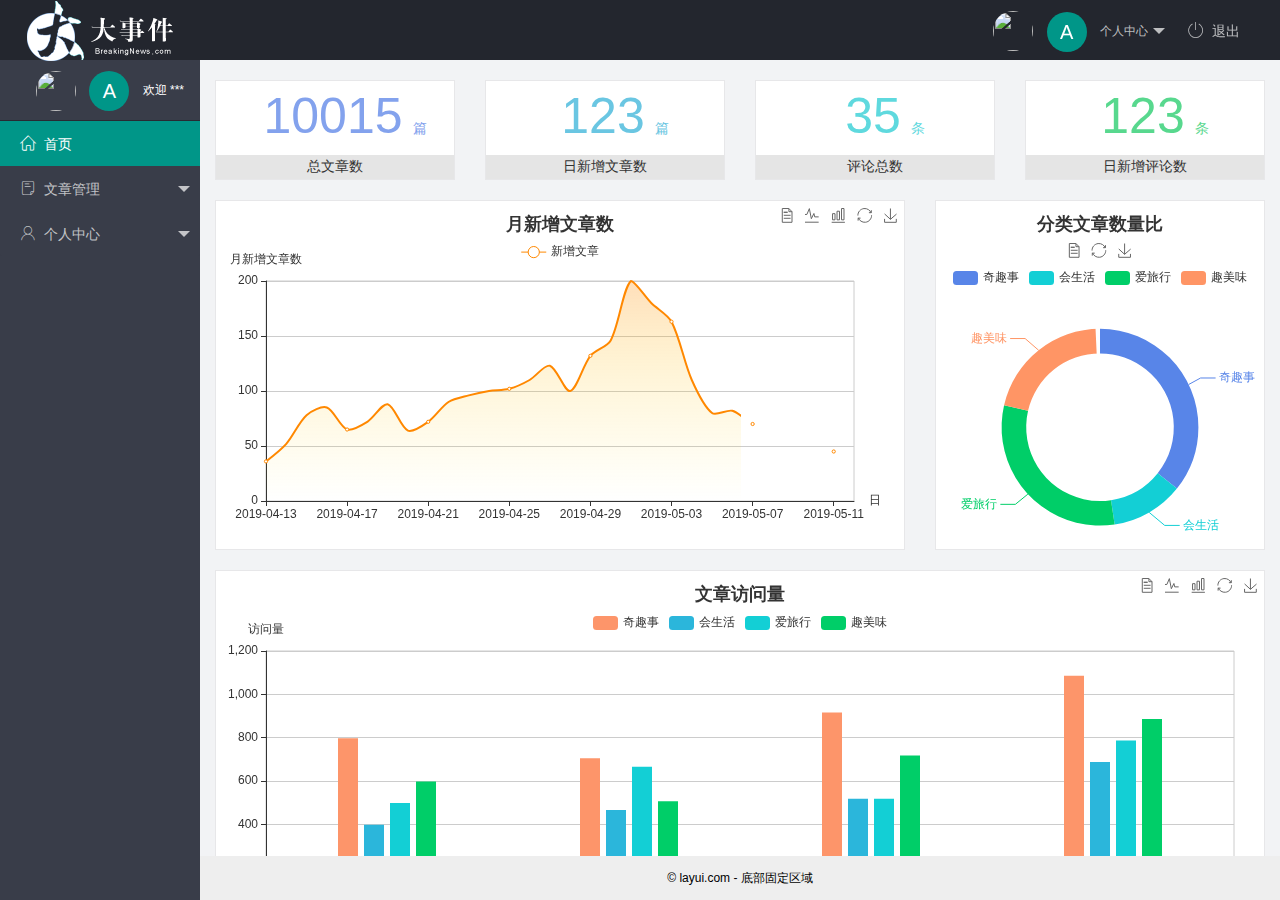
==== commit 2caf1a8f: "article_list article_cate finshed" ====
--- a/index.html
+++ b/index.html
@@ -63,10 +63,10 @@
                                         class="layui-icon layui-icon-app"></i>文章类别</a>
                             </dd>
                             <dd>
-                                <a href="javascript:;"><i class="layui-icon layui-icon-app"></i>文章列表</a>
+                                <a href="article\art_list.html" target="fm"><i class="layui-icon layui-icon-app"></i>文章列表</a>
                             </dd>
                             <dd>
-                                <a href="javascript:;"><i class="layui-icon layui-icon-app"></i>发布文章</a>
+                                <a href="article\art_pub.html" target="fm"><i class="layui-icon layui-icon-app"></i>发布文章</a>
                             </dd>
                         </dl>
                     </li>
--- a/assets/css/index.css
+++ b/assets/css/index.css
@@ -0,0 +1,59 @@
+.layui-footer {
+    text-align: center;
+    font-size: 12px;
+}
+
+.iconfont {
+    margin-right: 8px;
+}
+
+.layui-icon {
+    margin-right: 8px;
+    margin-left: 20px;
+}
+
+iframe {
+    width: 100%;
+    height: 100%;
+}
+
+.layui-body {
+    overflow: hidden;
+}
+
+a {
+    transition: none !important;
+}
+
+/* 美化ui */
+.userinfo {
+    height: 60px;
+    line-height: 60px;
+    text-align: center;
+    font-size: 12px;
+    user-select: none;
+}
+
+.layui-side-scroll .userinfo {
+    border-bottom: 1px solid #282b33;
+}
+
+.layui-nav-img {
+    width: 40px;
+    height: 40px;
+}
+
+.text-avatar {
+    display: inline-block;
+    width: 40px;
+    height: 40px;
+    background-color: #009688;
+    border-radius: 50%;
+    line-height: 40px;
+    text-align: center;
+    font-size: 20px;
+    color: #fff;
+    position: relative;
+    top: 4px;
+    margin-right: 10px;
+}